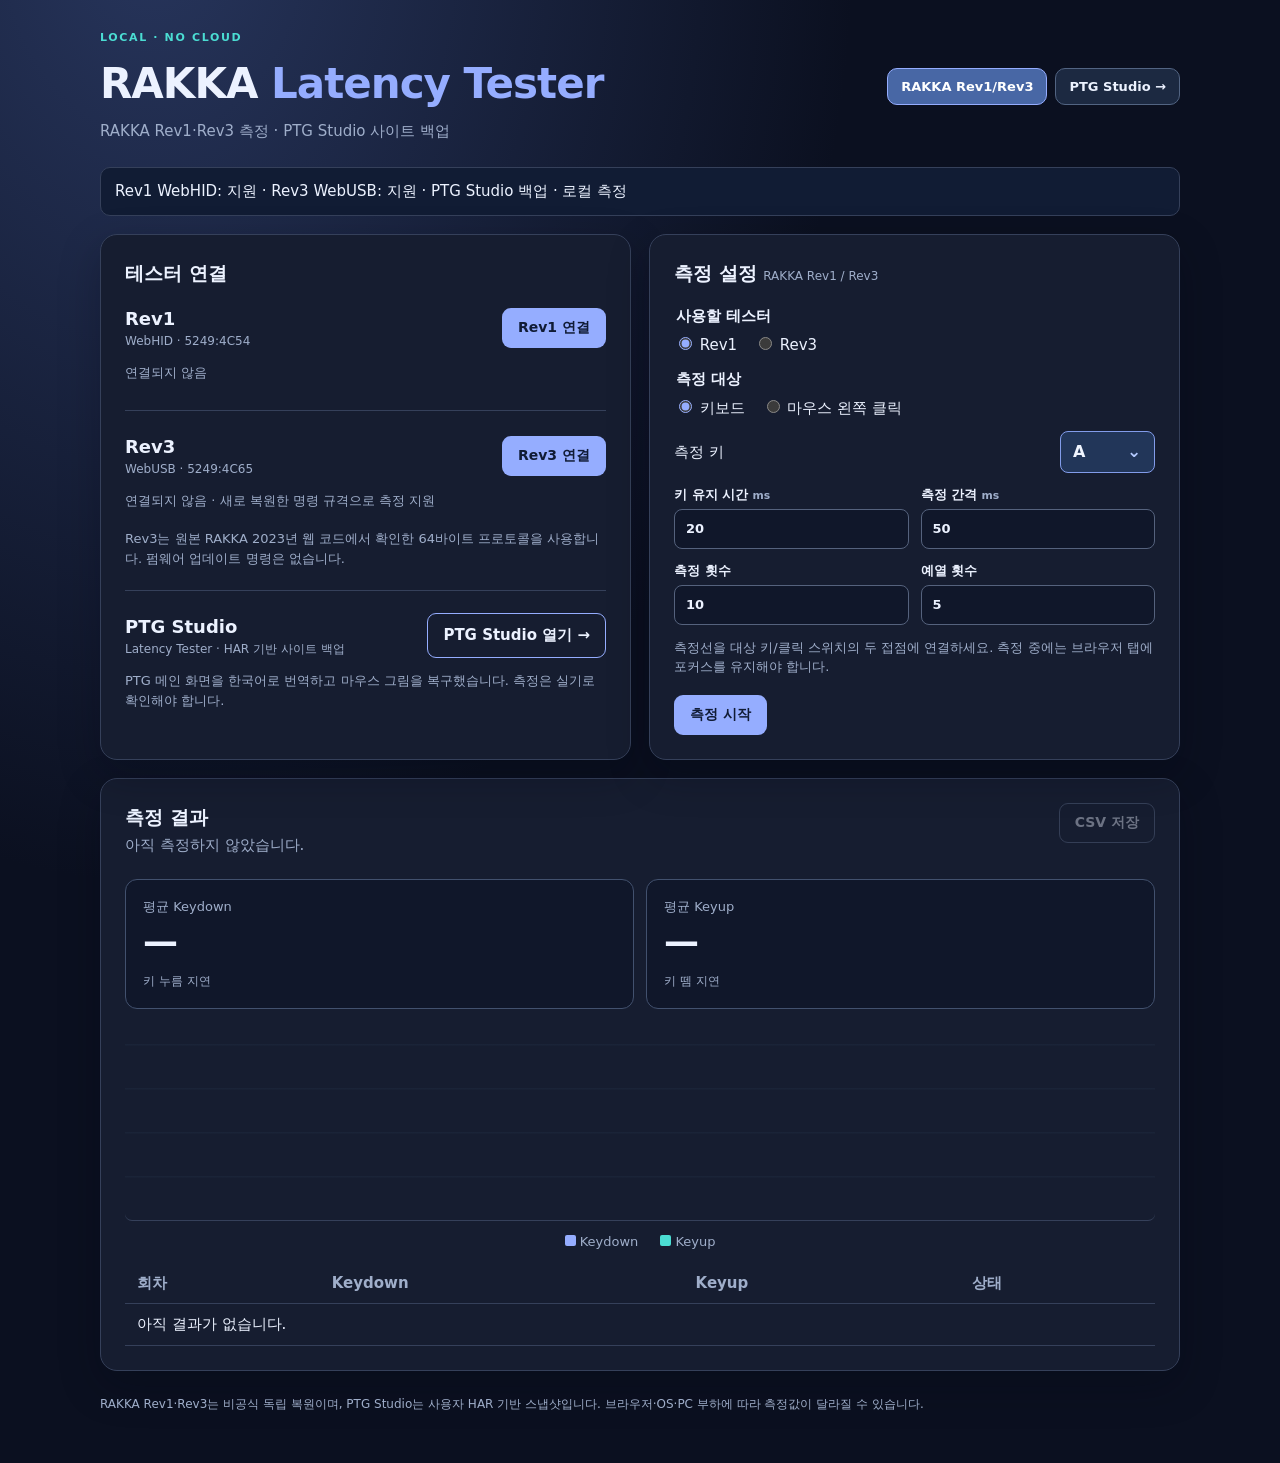
==== index.html @ 67128996 "Add signed Rev3 midpoint comparison including OUT submission timing" ====
<!doctype html>
<html lang="ko">
<head>
<meta charset="utf-8"><meta name="viewport" content="width=device-width,initial-scale=1">
<meta name="color-scheme" content="dark">
<title>Latency Tester · RAKKA Rev1 + Rev3 + PTG Studio</title>
<link rel="stylesheet" href="./styles.css">
<script type="module" src="./app.js"></script>
</head>
<body>
<main class="shell">
<header><div><div class="eyebrow">LOCAL · NO CLOUD</div><h1>RAKKA <em>Latency Tester</em></h1><p class="muted">RAKKA Rev1·Rev3 측정 · PTG Studio 사이트 백업</p></div><nav class="top-site-switch" aria-label="사이트 전환"><a href="./" class="current" aria-current="page">RAKKA Rev1/Rev3</a><a href="./ptg/">PTG Studio →</a></nav></header>
<p id="environment" class="notice" role="status">브라우저 기능 확인 중...</p>
<div class="grid">
<section class="panel">
<h2>테스터 연결</h2>
<div class="device"><div><strong>Rev1</strong> <small>WebHID · 5249:4C54</small></div><button id="connect1">Rev1 연결</button></div>
<p id="status1" class="muted" role="status">연결되지 않음</p>
<hr>
<div class="device"><div><strong>Rev3</strong> <small>WebUSB · 5249:4C65</small></div><button id="connect3">Rev3 연결</button></div>
<p id="status3" class="muted" role="status">연결되지 않음 · 새로 복원한 명령 규격으로 측정 지원</p>
<p class="muted small">Rev3는 원본 RAKKA 2023년 웹 코드에서 확인한 64바이트 프로토콜을 사용합니다. 펌웨어 업데이트 명령은 없습니다.</p>
<hr>
<div class="device"><div><strong>PTG Studio</strong> <small>Latency Tester · HAR 기반 사이트 백업</small></div><a class="button-link" href="./ptg/">PTG Studio 열기 →</a></div>
<p class="muted small">PTG 메인 화면을 한국어로 번역하고 마우스 그림을 복구했습니다. 측정은 실기로 확인해야 합니다.</p>
</section>
<section class="panel">
<h2>측정 설정 <small>RAKKA Rev1 / Rev3</small></h2>
<form id="form">
<fieldset><legend>사용할 테스터</legend>
<label><input type="radio" name="revision" value="rev1" checked> Rev1</label>
<label><input type="radio" name="revision" value="rev3"> Rev3</label>
</fieldset>
<fieldset><legend>측정 대상</legend>
<label><input type="radio" name="type" value="keyboard" checked> 키보드</label>
<label><input type="radio" name="type" value="mouse"> 마우스 왼쪽 클릭</label>
</fieldset>
<div class="setting"><label for="target-picker">측정 키</label><input id="target" type="hidden" value="a"><button id="target-picker" type="button" class="selected-key-trigger" aria-haspopup="dialog" aria-controls="keyboard-dialog" title="측정할 키 선택"><span id="target-selected">A</span><span class="picker-chevron" aria-hidden="true">⌄</span></button></div>
<div class="fields">
<label>키 유지 시간 <small>ms</small><input id="hold" type="number" min="1" max="200" value="20" required></label>
<label>측정 간격 <small>ms</small><input id="interval" type="number" min="0" max="100" value="50" required></label>
<label>측정 횟수<input id="count" type="number" min="1" max="100" value="10" required></label>
<label>예열 횟수<input id="warmup" type="number" min="0" max="10" value="5" required></label>
</div>
<p class="muted small">측정선을 대상 키/클릭 스위치의 두 접점에 연결하세요. 측정 중에는 브라우저 탭에 포커스를 유지해야 합니다.</p>
<div class="actions"><button id="start" type="submit">측정 시작</button><button id="stop" type="button" class="secondary" hidden>측정 중단</button></div>
</form>
</section>
</div>
<section class="panel results">
<div class="result-top"><div><h2>측정 결과</h2><p class="muted" id="progress">아직 측정하지 않았습니다.</p></div><button id="download" class="secondary" disabled>CSV 저장</button></div>
<div class="stats"><article><div id="down-average-label">평균 Keydown</div><strong id="down-average">—</strong><small id="down-detail">키 누름 지연</small></article><article><div id="up-average-label">평균 Keyup</div><strong id="up-average">—</strong><small id="up-detail">키 뗌 지연</small></article></div>
<div id="rev3-comparison" class="notice" hidden>
  <strong>Rev3 기준점 비교</strong>
  <p class="muted small">원본 IN 응답 완료 기준 (보정 전)</p>
  <div class="rev3-original" aria-label="원본 Rev3 레이턴시">
    <span>Keydown <strong id="rev3-original-down">—</strong></span>
    <span>Keyup <strong id="rev3-original-up">—</strong></span>
  </div>
  <p class="muted small" id="rev3-compare-details">측정 데이터를 기다리는 중입니다.</p>
  <p class="muted small">위 큰 측정값은 매 회차의 USB OUT→IN 응답 시간 절반을 더한 <strong>중간점 추정값</strong>입니다. 접점 작동 시점으로 검증된 보정은 아닙니다. CSV에는 원본과 추정값을 모두 저장합니다.</p>
  <hr>
  <strong>전송 전 시각을 포함한 새 추정값 (실험)</strong>
  <div class="rev3-original" aria-label="전송 전 기준 중간점 추정 평균">
    <span>Keydown <strong id="rev3-transaction-down">—</strong></span>
    <span>Keyup <strong id="rev3-transaction-up">—</strong></span>
  </div>
  <p class="muted small" id="rev3-transaction-details">새 측정부터 비교할 수 있습니다.</p>
  <p class="muted small">새 기준점은 OUT 전송 시작 전과 IN 응답 완료 후의 중간입니다. 기존 값보다 OUT 전송 소요시간의 절반만큼 커집니다. 절댓값·고정 보정은 적용하지 않으며, 음수가 남을 수 있습니다. 실제 접점 시각으로 검증된 값은 아닙니다.</p>
  <details><summary>회차별 기존·새 추정값 비교</summary>
    <div class="overflow"><table><thead><tr><th>회차</th><th>기존 Keydown</th><th>기존 Keyup</th><th>새 Keydown</th><th>새 Keyup</th><th>비고</th></tr></thead><tbody id="rev3-timing-rows"></tbody></table></div>
  </details>
</div>
<div id="graph" class="graph" aria-label="회차별 누름 및 뗌 지연시간 막대 그래프"></div>
<div class="legend"><span><b class="down"></b> Keydown</span><span><b class="up"></b> Keyup</span></div>
<div class="overflow"><table><thead><tr><th>회차</th><th>Keydown</th><th>Keyup</th><th>상태</th></tr></thead><tbody id="rows"><tr><td colspan="4">아직 결과가 없습니다.</td></tr></tbody></table></div>
</section>
<footer>RAKKA Rev1·Rev3는 비공식 독립 복원이며, PTG Studio는 사용자 HAR 기반 스냅샷입니다. 브라우저·OS·PC 부하에 따라 측정값이 달라질 수 있습니다.</footer>
</main>
<dialog id="keyboard-dialog" class="keyboard-dialog" aria-labelledby="keyboard-title" aria-describedby="keyboard-help">
 <div class="keyboard-dialog-content">
  <div class="keyboard-heading"><div><h2 id="keyboard-title">측정할 키 선택</h2><p class="muted small">키를 클릭하면 바로 적용돼요.</p></div><div class="keyboard-dialog-controls"><div class="selected-key-badge" aria-live="polite">선택 <strong id="keyboard-selection">A</strong></div><button id="keyboard-close" class="keyboard-close secondary" type="button" aria-label="닫기">✕</button></div></div>
  <div class="keyboard-scroll" aria-label="키보드 선택 영역"><div id="keyboard-layout" class="keyboard-layout" role="group" aria-label="측정할 키 선택"></div></div>
  <p id="keyboard-help" class="muted small">회색 키는 선택할 수 없습니다. 측정 시에는 영문 입력 모드를 사용하세요.</p>
 </div>
</dialog>
</body></html>
---- styles.css ----
:root{color-scheme:dark;--bg:#0b1020;--panel:#161d30;--panel2:#10172a;--line:#35405a;--text:#ecf2ff;--muted:#9faeca;--blue:#95adff;--cyan:#4bddd3}
*{box-sizing:border-box}body{margin:0;background:radial-gradient(ellipse at 12% -5%,#27355c 0%,transparent 44%),var(--bg);font:15px/1.5 system-ui,"Malgun Gothic",sans-serif;color:var(--text)}.shell{max-width:1120px;margin:auto;padding:30px 20px 50px}
header{display:flex;justify-content:space-between;align-items:center;gap:16px;margin-bottom:25px}h1{font-size:clamp(28px,4vw,42px);margin:5px 0;letter-spacing:-1px}h1 em{font-style:normal;color:var(--blue)}h2{font-size:19px;margin:0 0 18px}h2 small{font-size:12px;font-weight:500;color:var(--muted)}
.eyebrow{color:var(--cyan);font-size:11px;font-weight:800;letter-spacing:.15em}.muted,small,footer{color:var(--muted)}header p{margin:0}.small{font-size:13px}.pill{color:#b6fff9;background:#153b43;border:1px solid #467b82;border-radius:50px;padding:8px 14px;font-size:11px;font-weight:800;white-space:nowrap}
.notice{background:#111c34;border:1px solid var(--line);border-radius:10px;padding:12px 14px}.grid{display:grid;grid-template-columns:1fr 1fr;gap:18px;margin:18px 0}.panel{padding:24px;border:1px solid var(--line);border-radius:17px;background:var(--panel);box-shadow:0 15px 40px #05091244}
.device{display:flex;align-items:center;justify-content:space-between;gap:10px}.device strong{font-size:18px}.device small{display:block;font-size:12px}.device+p{font-size:13px;min-height:25px}hr{border:0;border-top:1px solid var(--line);margin:22px 0}
button{border:1px solid transparent;padding:10px 15px;background:var(--blue);border-radius:9px;color:#101b35;font:700 14px system-ui,sans-serif;cursor:pointer;white-space:nowrap}button.secondary{background:transparent;border-color:#62718f;color:var(--text)}button:disabled{opacity:.4;cursor:not-allowed}button:not(:disabled):hover{filter:brightness(1.13)}.warning{border:1px solid #75603e;background:#382e20;color:#ffe0a0;border-radius:10px;padding:12px;font-size:13px;margin:18px 0 0}
fieldset{border:0;margin:0 0 12px;padding:0}legend{font-weight:700;margin-bottom:6px}fieldset label{margin-right:12px;white-space:nowrap}input[type=radio]{accent-color:var(--blue)}.setting{display:flex;align-items:center;justify-content:space-between;gap:12px;margin-bottom:12px}.setting input{max-width:95px;text-align:center}
input[type=number],input[type=text]{width:100%;border:1px solid #55627d;border-radius:8px;padding:9px 11px;background:var(--panel2);color:var(--text);font:inherit}input:focus{outline:2px solid var(--blue);outline-offset:1px}
.fields{display:grid;grid-template-columns:1fr 1fr;gap:12px}.fields label{font-size:13px;font-weight:700}.fields input{display:block;margin-top:5px}.actions{display:flex;gap:12px;margin-top:18px}
.result-top{display:flex;align-items:start;justify-content:space-between;gap:12px}.result-top h2{margin-bottom:3px}.result-top p{margin:0}.stats{display:grid;grid-template-columns:1fr 1fr;gap:12px;margin:22px 0}.stats article{border:1px solid #42516e;border-radius:12px;background:var(--panel2);padding:17px}.stats article div{color:var(--muted);font-size:13px}.stats article strong{display:block;font-size:clamp(24px,3.5vw,35px);font-variant-numeric:tabular-nums}.stats article small{font-size:12px}
.graph{height:190px;display:flex;gap:4px;align-items:end;overflow-x:auto;border-bottom:1px solid var(--line);padding:14px 3px 0;background:repeating-linear-gradient(to top,transparent 0,transparent 42px,#22314655 43px,#22314655 44px);border-radius:7px}.plot{height:100%;display:flex;align-items:end;gap:2px;flex:1;min-width:19px;max-width:70px}.bar{flex:1;min-width:6px;border-radius:4px 4px 0 0}.bar.down,.legend .down{background:var(--blue)}.bar.up,.legend .up{background:var(--cyan)}.legend{display:flex;gap:22px;justify-content:center;color:var(--muted);font-size:13px;margin:11px}.legend b{display:inline-block;width:11px;height:11px;border-radius:2px}
.overflow{overflow:auto}table{width:100%;border-collapse:collapse;font-variant-numeric:tabular-nums}th,td{text-align:left;padding:9px 12px;border-bottom:1px solid var(--line)}th{color:var(--muted);font-weight:600}footer{font-size:12px;padding-top:24px}[hidden]{display:none!important}
@media(max-width:750px){.grid{grid-template-columns:1fr}.panel{padding:18px}header{align-items:start}.pill{font-size:10px}.stats{gap:8px}button{padding:9px 11px}}

.button-link{display:inline-flex;align-items:center;text-decoration:none;padding:10px 15px;border:1px solid var(--blue);border-radius:9px;color:var(--text);font-weight:700;white-space:nowrap}.button-link:hover{background:#273656}

.top-site-switch{display:flex;align-items:center;justify-content:flex-end;gap:8px;flex-wrap:wrap}.top-site-switch a{display:inline-flex;align-items:center;text-decoration:none;padding:10px 13px;font:700 13px system-ui,sans-serif;border:1px solid #526482;border-radius:10px;color:#ecf2ff;background:#1c2941;white-space:nowrap}.top-site-switch a.current{background:#4867a5;border-color:#95adff;color:white}.top-site-switch a:hover{filter:brightness(1.25)}@media(max-width:750px){header{flex-wrap:wrap}.top-site-switch{justify-content:flex-start}}

/* Compact on-demand keyboard selector */
.selected-key-trigger{display:flex;align-items:center;justify-content:space-between;gap:12px;min-width:95px;background:#223659;border:1px solid #829cea;color:#f0f5ff;border-radius:8px;padding:8px 12px;font:800 16px/1.4 system-ui,sans-serif;letter-spacing:.05em}
.selected-key-trigger:hover:not(:disabled){background:#304c80}
.picker-chevron{color:#b5caff;font-size:17px}
.keyboard-dialog{position:fixed;inset:0;margin:auto;width:min(690px,calc(100vw - 24px));max-width:100%;max-height:85vh;padding:0;background:#141d31;color:var(--text);border:1px solid #536583;border-radius:15px;box-shadow:0 24px 70px #000b;overflow:hidden}
.keyboard-dialog[open]{display:block}
.keyboard-dialog::backdrop{background:#050913c9;backdrop-filter:blur(3px)}
.keyboard-dialog-content{padding:19px 18px 15px}
.keyboard-heading{display:flex;justify-content:space-between;align-items:center;gap:15px;margin-bottom:14px}
.keyboard-heading h2{font-size:18px;margin:0 0 3px}
.keyboard-heading p{margin:0}
.keyboard-dialog-controls{display:flex;align-items:center;gap:10px;flex-shrink:0}
.keyboard-close{display:inline-flex;align-items:center;justify-content:center;min-width:32px;min-height:32px;padding:4px!important;font-size:17px}
.selected-key-badge{display:flex;align-items:center;gap:7px;flex-shrink:0;color:var(--muted);font-size:12px}
.selected-key-badge strong{display:inline-flex;justify-content:center;align-items:center;min-width:32px;padding:4px 8px;background:#415eaa;color:#fff;border:1px solid #99b9ff;border-radius:7px;font-size:15px;line-height:1.2}
.keyboard-scroll{overflow-x:auto;overscroll-behavior-x:contain;padding-bottom:4px}
.keyboard-layout{min-width:560px;width:100%;margin:0 auto;padding:10px;border:1px solid #3e4f6c;border-radius:11px;background:linear-gradient(135deg,#0b1426,#17233b);display:flex;flex-direction:column;gap:5px}
.keyboard-row{display:flex;gap:5px;width:100%}
.keyboard-key{flex:var(--key-units) 1 0px;min-width:0;height:36px;padding:3px 0;border-radius:6px;border:1px solid #657591;background:linear-gradient(180deg,#33435d,#25344b);color:#eef4ff;font:700 11px/1.15 system-ui,"Malgun Gothic",sans-serif;box-shadow:inset 0 1px #ffffff1a,0 2px 0 #0b1326;cursor:pointer}
.keyboard-key:not(:disabled):hover{border-color:#a3b8ff;background:#425c89;filter:none}
.keyboard-key:not(:disabled):active{transform:translateY(1px);box-shadow:inset 0 1px #ffffff1a}
.keyboard-key.is-selected{border:2px solid #a9c2ff;background:linear-gradient(180deg,#5b81da,#344f9f);color:#fff;box-shadow:0 0 0 2px #779efe35,0 2px 0 #182852}
.keyboard-key.is-selected::after{content:" ✓";font-size:9px}
.keyboard-key.is-disabled{color:#8898af;background:#202c40;border-color:#354158;box-shadow:none;opacity:.7;cursor:not-allowed}
.keyboard-key:not(.is-disabled):disabled{opacity:.5;cursor:not-allowed}
.keyboard-key:focus-visible{outline:2px solid #6df0d6;outline-offset:2px}
#keyboard-help{margin:12px 2px 0}
@media(max-width:640px){.keyboard-dialog-content{padding:13px 10px}.keyboard-heading{flex-wrap:wrap;gap:7px}.keyboard-heading h2{font-size:16px}.keyboard-layout{min-width:530px;padding:7px;gap:4px}.keyboard-key{height:33px}.keyboard-row{gap:4px}}

/* Rev3: keep raw website readings visible but secondary to the per-run estimate. */
.rev3-original{display:flex;flex-wrap:wrap;column-gap:18px;row-gap:6px;margin:4px 0 10px;color:var(--muted);font-size:13px}
.rev3-original strong{font-size:14px;color:var(--text);font-variant-numeric:tabular-nums}
#rev3-comparison>.muted.small{margin:6px 0}
#rev3-comparison details{margin-top:12px}
#rev3-comparison summary{cursor:pointer;font-size:13px}
#rev3-comparison table{min-width:660px;font-size:13px}
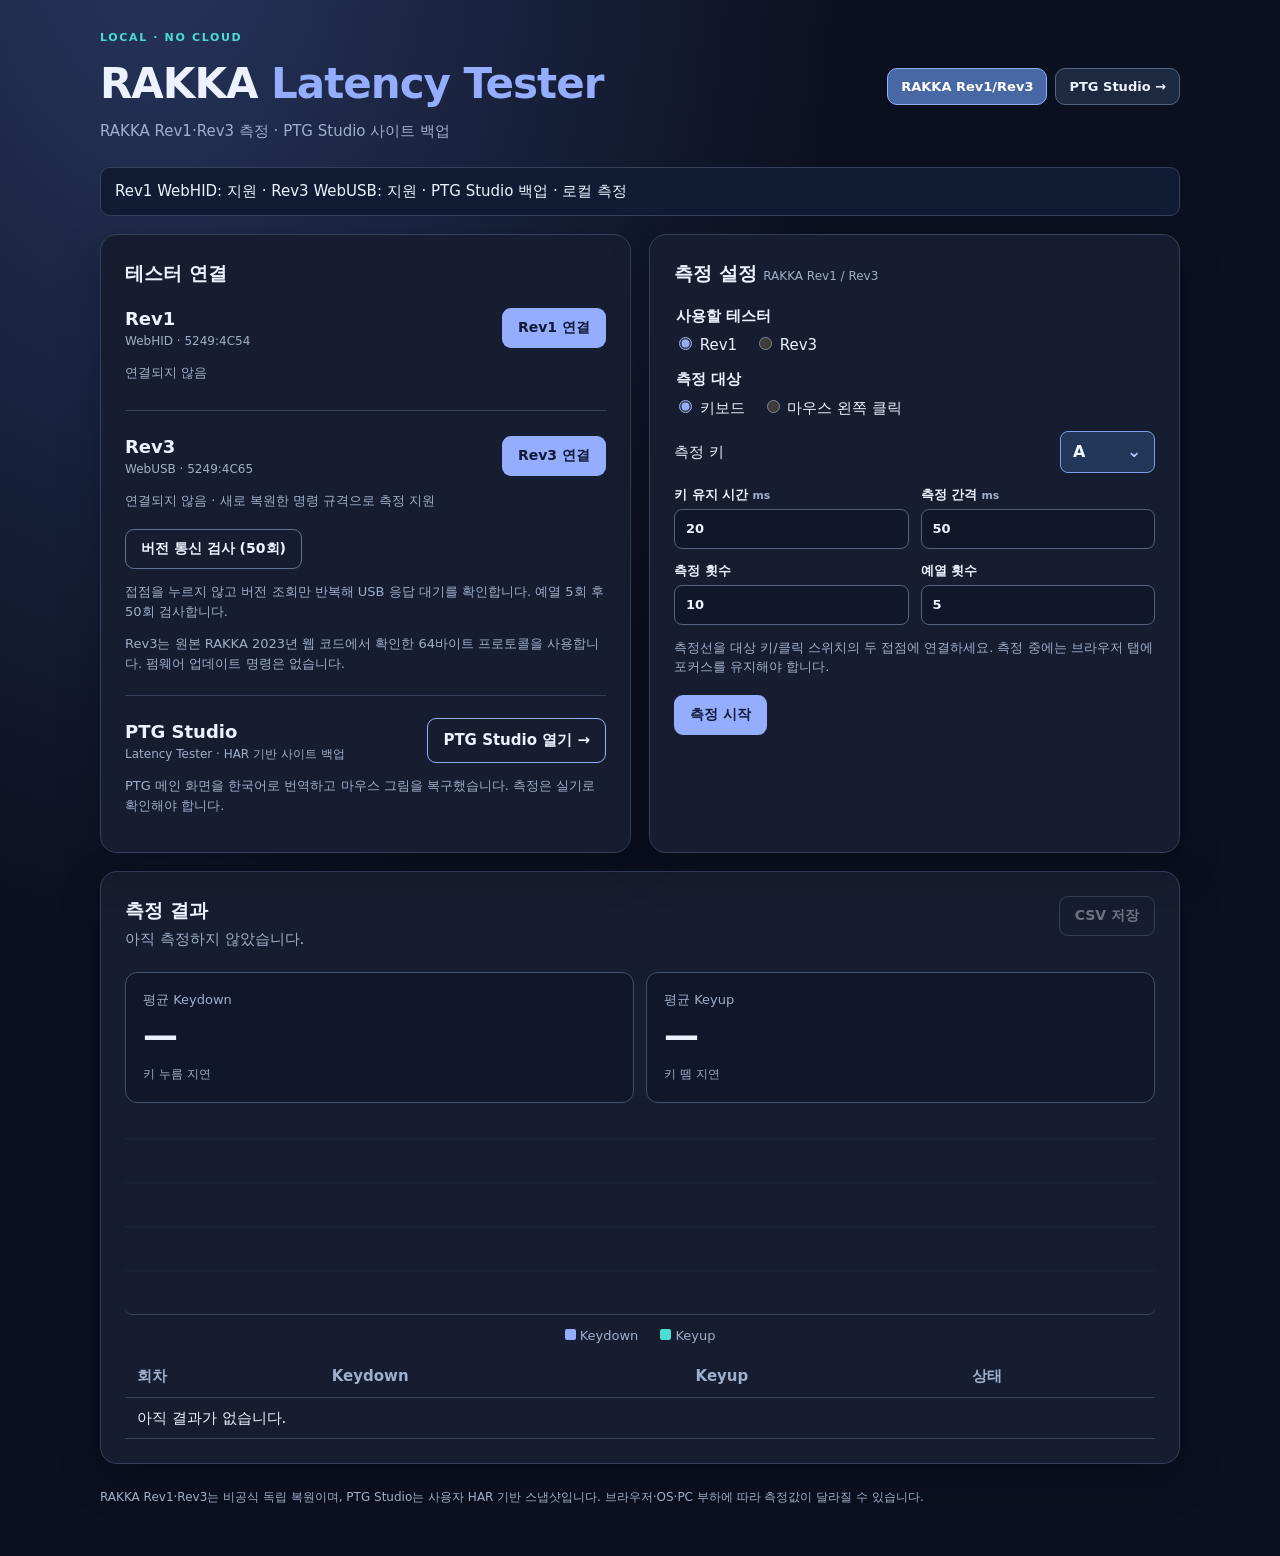
==== commit ef285a71: "Add non-actuating Rev3 version timing diagnostic and serialize UI operations" ====
--- a/index.html
+++ b/index.html
@@ -19,6 +19,8 @@
 <hr>
 <div class="device"><div><strong>Rev3</strong> <small>WebUSB · 5249:4C65</small></div><button id="connect3">Rev3 연결</button></div>
 <p id="status3" class="muted" role="status">연결되지 않음 · 새로 복원한 명령 규격으로 측정 지원</p>
+<button id="rev3-transport-start" type="button" class="secondary">버전 통신 검사 (50회)</button>
+<p class="muted small">접점을 누르지 않고 버전 조회만 반복해 USB 응답 대기를 확인합니다. 예열 5회 후 50회 검사합니다.</p>
 <p class="muted small">Rev3는 원본 RAKKA 2023년 웹 코드에서 확인한 64바이트 프로토콜을 사용합니다. 펌웨어 업데이트 명령은 없습니다.</p>
 <hr>
 <div class="device"><div><strong>PTG Studio</strong> <small>Latency Tester · HAR 기반 사이트 백업</small></div><a class="button-link" href="./ptg/">PTG Studio 열기 →</a></div>
@@ -47,6 +49,14 @@
 </form>
 </section>
 </div>
+<section id="rev3-transport-results" class="panel results" hidden>
+<div class="result-top"><div><h2>Rev3 버전 조회 통신 검사</h2><p id="rev3-transport-progress" class="muted" role="status">아직 검사하지 않았습니다.</p></div></div>
+<div class="actions"><button id="rev3-transport-stop" type="button" class="secondary" disabled>통신 검사 중단</button><button id="rev3-transport-download" type="button" class="secondary" disabled>통신 CSV 저장</button></div>
+<p id="rev3-transport-summary">통신 검사 결과를 기다리는 중입니다.</p>
+<p id="rev3-transport-count" class="muted small"></p>
+<p class="muted small">이 값은 키보드 레이턴시가 아닙니다. 접점 측정의 USB 응답 대기와 비교하세요. OUT 재전송 회차는 평균에서 제외하며 CSV에는 보존합니다.</p>
+<details><summary>회차별 통신 시간</summary><div class="overflow"><table><thead><tr><th>회차</th><th>OUT 소요</th><th>응답 대기</th><th>전체</th><th>상태</th></tr></thead><tbody id="rev3-transport-rows"></tbody></table></div></details>
+</section>
 <section class="panel results">
 <div class="result-top"><div><h2>측정 결과</h2><p class="muted" id="progress">아직 측정하지 않았습니다.</p></div><button id="download" class="secondary" disabled>CSV 저장</button></div>
 <div class="stats"><article><div id="down-average-label">평균 Keydown</div><strong id="down-average">—</strong><small id="down-detail">키 누름 지연</small></article><article><div id="up-average-label">평균 Keyup</div><strong id="up-average">—</strong><small id="up-detail">키 뗌 지연</small></article></div>
@@ -70,6 +80,17 @@
   <details><summary>회차별 기존·새 추정값 비교</summary>
     <div class="overflow"><table><thead><tr><th>회차</th><th>기존 Keydown</th><th>기존 Keyup</th><th>새 Keydown</th><th>새 Keyup</th><th>비고</th></tr></thead><tbody id="rev3-timing-rows"></tbody></table></div>
   </details>
+  <hr>
+  <strong>입력 이벤트 시각 비교 (실험)</strong>
+  <div class="rev3-original" aria-label="이벤트 시각 기준 추정 평균">
+    <span>Keydown <strong id="rev3-event-down">—</strong></span>
+    <span>Keyup <strong id="rev3-event-up">—</strong></span>
+  </div>
+  <p class="muted small" id="rev3-event-details">새 측정부터 이벤트 처리 대기를 비교할 수 있습니다.</p>
+  <p class="muted small">기존 중간점을 유지하고 입력에 event.timeStamp를 사용한 비교값입니다. 이벤트 시각부터 처리 함수 실행까지의 대기를 별도로 기록합니다. 브라우저가 제공하는 시각이며 실제 접점 시각으로 검증된 값은 아닙니다. 음수는 그대로 보존합니다.</p>
+  <details><summary>회차별 이벤트 시각·처리 대기 비교</summary>
+    <div class="overflow"><table><thead><tr><th>회차</th><th>기존 Keydown</th><th>기존 Keyup</th><th>이벤트 Keydown</th><th>이벤트 Keyup</th><th>누름 처리 대기</th><th>뗌 처리 대기</th><th>비고</th></tr></thead><tbody id="rev3-event-rows"></tbody></table></div>
+  </details>
 </div>
 <div id="graph" class="graph" aria-label="회차별 누름 및 뗌 지연시간 막대 그래프"></div>
 <div class="legend"><span><b class="down"></b> Keydown</span><span><b class="up"></b> Keyup</span></div>
--- a/styles.css
+++ b/styles.css
@@ -53,3 +53,6 @@
 #rev3-comparison details{margin-top:12px}
 #rev3-comparison summary{cursor:pointer;font-size:13px}
 #rev3-comparison table{min-width:660px;font-size:13px}
+#rev3-transport-results{margin:18px 0}
+#rev3-transport-results table{min-width:520px;font-size:13px}
+#rev3-transport-results summary{cursor:pointer;font-size:13px}
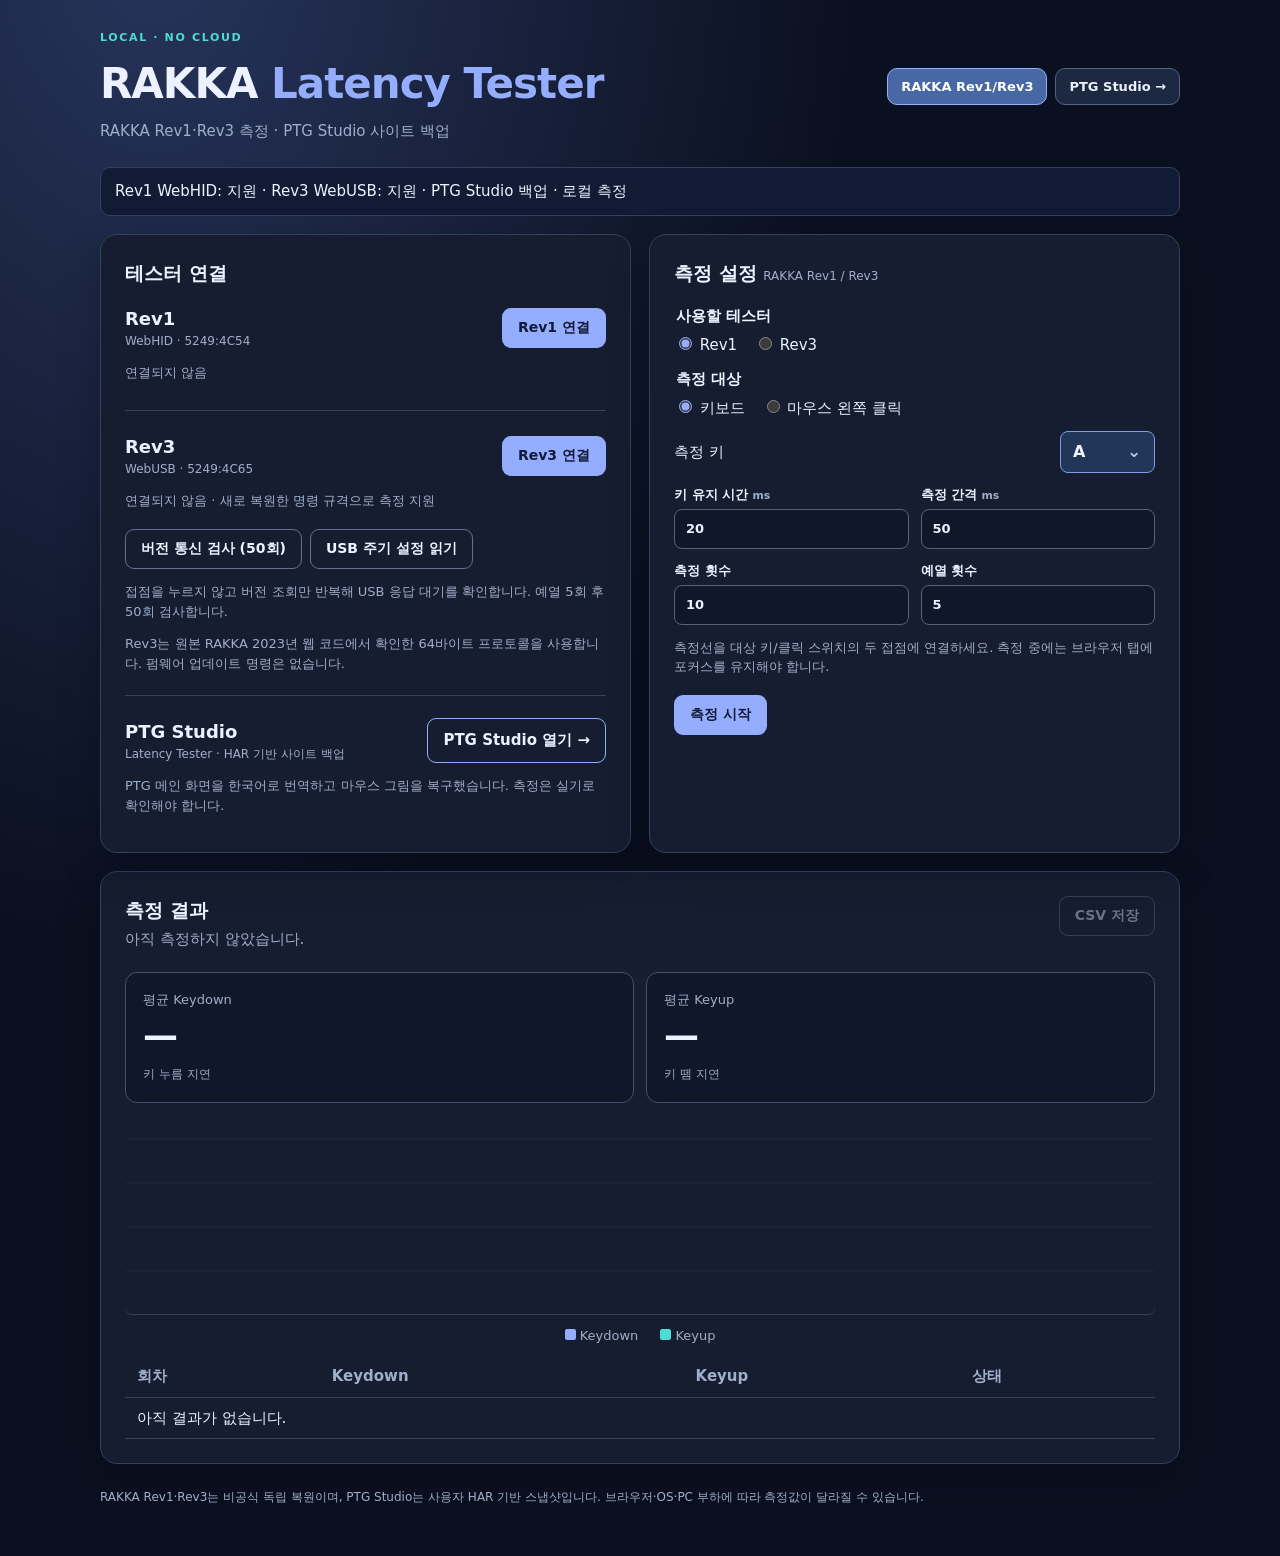
==== commit 079e8405: "Read Rev3 endpoint interval descriptors without changing device settings" ====
--- a/index.html
+++ b/index.html
@@ -19,7 +19,7 @@
 <hr>
 <div class="device"><div><strong>Rev3</strong> <small>WebUSB · 5249:4C65</small></div><button id="connect3">Rev3 연결</button></div>
 <p id="status3" class="muted" role="status">연결되지 않음 · 새로 복원한 명령 규격으로 측정 지원</p>
-<button id="rev3-transport-start" type="button" class="secondary">버전 통신 검사 (50회)</button>
+<div class="rev3-tools"><button id="rev3-transport-start" type="button" class="secondary">버전 통신 검사 (50회)</button><button id="rev3-descriptor-start" type="button" class="secondary">USB 주기 설정 읽기</button></div>
 <p class="muted small">접점을 누르지 않고 버전 조회만 반복해 USB 응답 대기를 확인합니다. 예열 5회 후 50회 검사합니다.</p>
 <p class="muted small">Rev3는 원본 RAKKA 2023년 웹 코드에서 확인한 64바이트 프로토콜을 사용합니다. 펌웨어 업데이트 명령은 없습니다.</p>
 <hr>
@@ -49,6 +49,11 @@
 </form>
 </section>
 </div>
+<section id="rev3-descriptor-results" class="panel results" hidden>
+<div class="result-top"><div><h2>Rev3 USB 엔드포인트 설정</h2><p id="rev3-descriptor-progress" class="muted" role="status">아직 읽지 않았습니다.</p></div><button id="rev3-descriptor-download" type="button" class="secondary" disabled>설정 JSON 저장</button></div>
+<p class="muted small">장치가 등록한 bInterval 원본값을 읽습니다. 설정은 변경하지 않습니다. 실제 주기(ms)는 연결 속도와 호스트에 따라 달라지므로 이 화면에서는 확정하지 않습니다.</p>
+<div class="overflow"><table><thead><tr><th>방향</th><th>주소</th><th>종류</th><th>최대 패킷</th><th>bInterval 원본</th></tr></thead><tbody id="rev3-descriptor-rows"></tbody></table></div>
+</section>
 <section id="rev3-transport-results" class="panel results" hidden>
 <div class="result-top"><div><h2>Rev3 버전 조회 통신 검사</h2><p id="rev3-transport-progress" class="muted" role="status">아직 검사하지 않았습니다.</p></div></div>
 <div class="actions"><button id="rev3-transport-stop" type="button" class="secondary" disabled>통신 검사 중단</button><button id="rev3-transport-download" type="button" class="secondary" disabled>통신 CSV 저장</button></div>
--- a/styles.css
+++ b/styles.css
@@ -56,3 +56,6 @@
 #rev3-transport-results{margin:18px 0}
 #rev3-transport-results table{min-width:520px;font-size:13px}
 #rev3-transport-results summary{cursor:pointer;font-size:13px}
+#rev3-descriptor-results{margin:18px 0}
+#rev3-descriptor-results table{min-width:500px;font-size:13px}
+.rev3-tools{display:flex;flex-wrap:wrap;gap:8px}
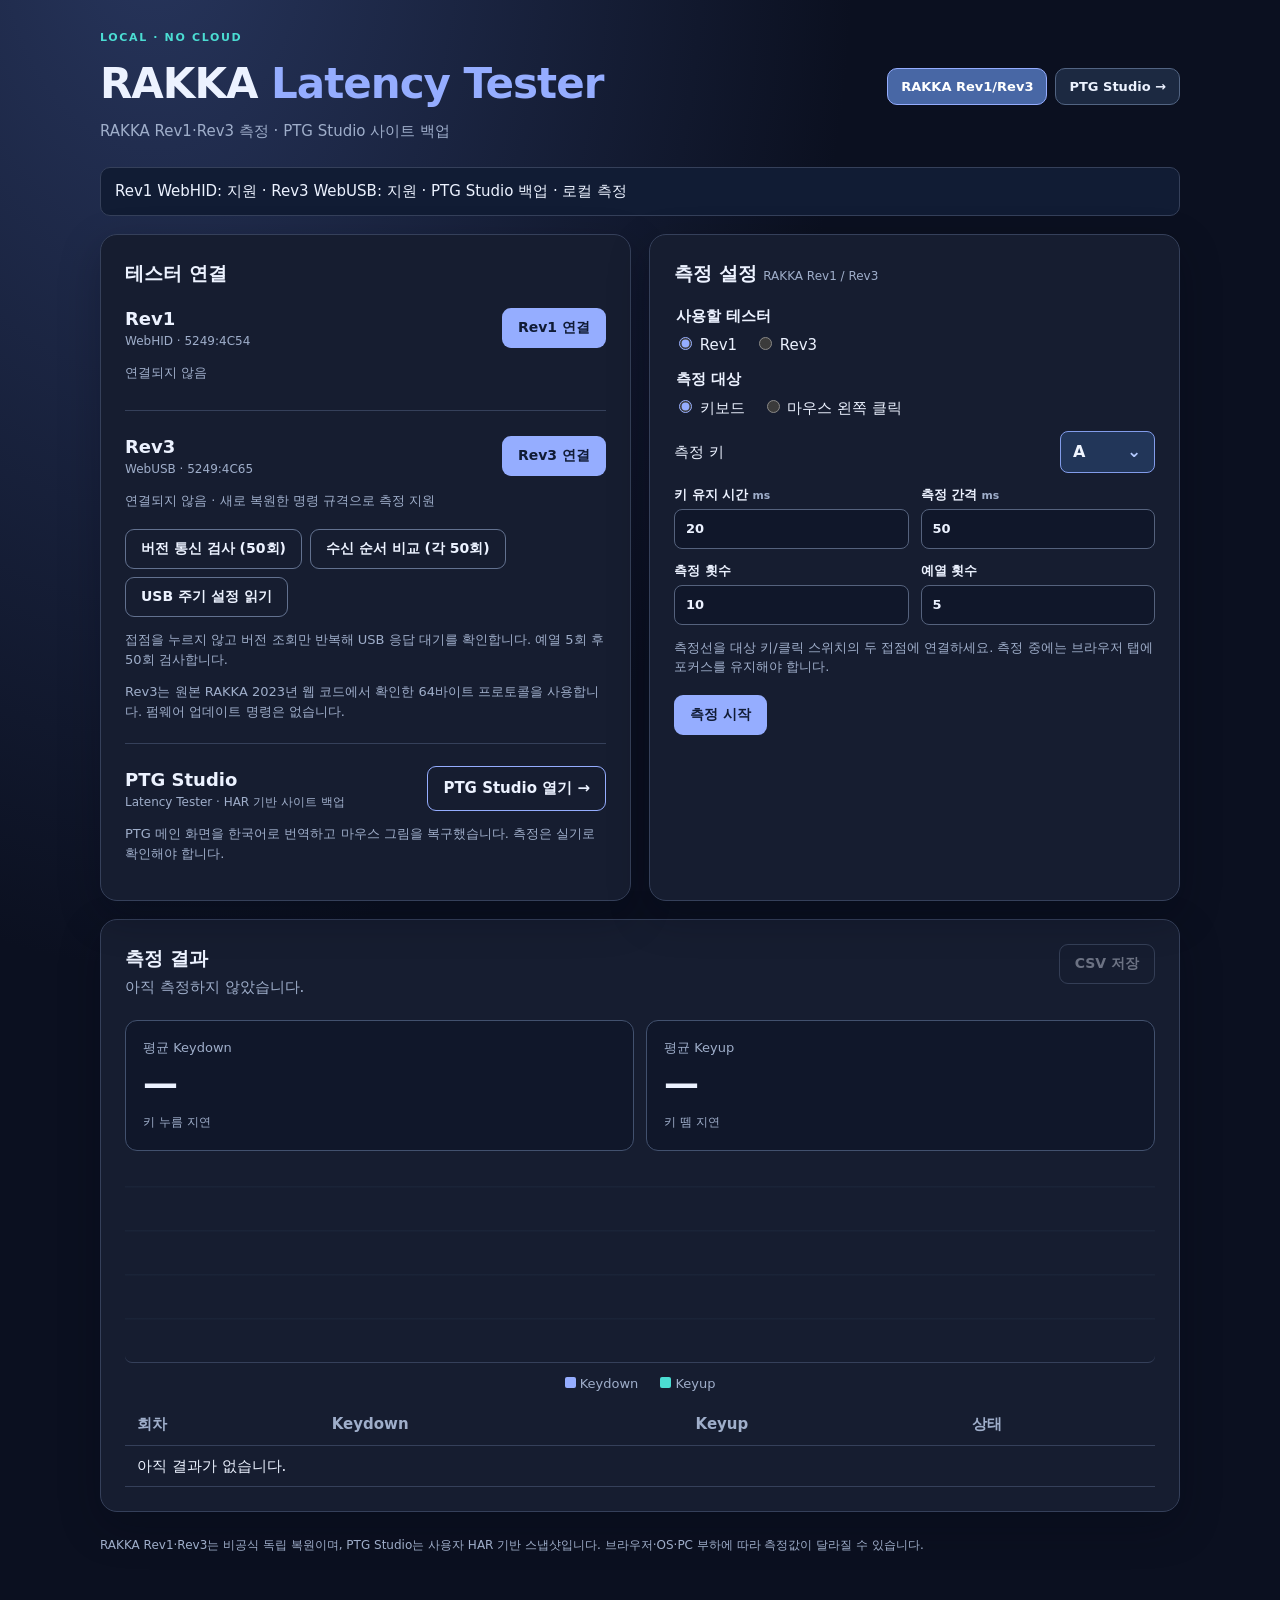
==== commit c224546c: "Compare sequential and prearmed VERSION transfers with independent completion timestamps" ====
--- a/index.html
+++ b/index.html
@@ -19,7 +19,7 @@
 <hr>
 <div class="device"><div><strong>Rev3</strong> <small>WebUSB · 5249:4C65</small></div><button id="connect3">Rev3 연결</button></div>
 <p id="status3" class="muted" role="status">연결되지 않음 · 새로 복원한 명령 규격으로 측정 지원</p>
-<div class="rev3-tools"><button id="rev3-transport-start" type="button" class="secondary">버전 통신 검사 (50회)</button><button id="rev3-descriptor-start" type="button" class="secondary">USB 주기 설정 읽기</button></div>
+<div class="rev3-tools"><button id="rev3-transport-start" type="button" class="secondary">버전 통신 검사 (50회)</button><button id="rev3-order-start" type="button" class="secondary">수신 순서 비교 (각 50회)</button><button id="rev3-descriptor-start" type="button" class="secondary">USB 주기 설정 읽기</button></div>
 <p class="muted small">접점을 누르지 않고 버전 조회만 반복해 USB 응답 대기를 확인합니다. 예열 5회 후 50회 검사합니다.</p>
 <p class="muted small">Rev3는 원본 RAKKA 2023년 웹 코드에서 확인한 64바이트 프로토콜을 사용합니다. 펌웨어 업데이트 명령은 없습니다.</p>
 <hr>
@@ -55,12 +55,15 @@
 <div class="overflow"><table><thead><tr><th>방향</th><th>주소</th><th>종류</th><th>최대 패킷</th><th>bInterval 원본</th></tr></thead><tbody id="rev3-descriptor-rows"></tbody></table></div>
 </section>
 <section id="rev3-transport-results" class="panel results" hidden>
-<div class="result-top"><div><h2>Rev3 버전 조회 통신 검사</h2><p id="rev3-transport-progress" class="muted" role="status">아직 검사하지 않았습니다.</p></div></div>
+<div class="result-top"><div><h2 id="rev3-transport-title">Rev3 버전 조회 통신 검사</h2><p id="rev3-transport-progress" class="muted" role="status">아직 검사하지 않았습니다.</p></div></div>
 <div class="actions"><button id="rev3-transport-stop" type="button" class="secondary" disabled>통신 검사 중단</button><button id="rev3-transport-download" type="button" class="secondary" disabled>통신 CSV 저장</button></div>
 <p id="rev3-transport-summary">통신 검사 결과를 기다리는 중입니다.</p>
+<div id="rev3-order-summary" hidden><p id="rev3-order-sequential"></p><p id="rev3-order-prearmed"></p><p id="rev3-order-difference"></p></div>
 <p id="rev3-transport-count" class="muted small"></p>
 <p class="muted small">이 값은 키보드 레이턴시가 아닙니다. 접점 측정의 USB 응답 대기와 비교하세요. OUT 재전송 회차는 평균에서 제외하며 CSV에는 보존합니다.</p>
-<details><summary>회차별 통신 시간</summary><div class="overflow"><table><thead><tr><th>회차</th><th>OUT 소요</th><th>응답 대기</th><th>전체</th><th>상태</th></tr></thead><tbody id="rev3-transport-rows"></tbody></table></div></details>
+<p class="muted small">순서 비교는 기존·수신 먼저를 각 5회 예열한 뒤 각 50회 검사합니다. 같은 쌍의 두 방식이 모두 성공한 경우만 평균을 비교합니다. IN−OUT 완료 차이는 수신이 먼저 끝나면 음수이며 그대로 기록합니다. 양쪽 완료 시간은 OUT 시작부터 IN·OUT이 모두 완료될 때까지입니다.</p>
+<p class="muted small">버전 응답에는 회차 식별자가 없습니다. IN이 먼저 완료되면 이전 응답인지 이번 요청의 응답인지 시각만으로 구분할 수 없으므로, 시간 감소를 실제 응답속도 개선으로 확정하지 마세요.</p>
+<details><summary>회차별 통신 시간</summary><div class="overflow"><table><thead><tr><th>회차</th><th>방식</th><th>OUT 소요</th><th>IN−OUT 완료</th><th>양쪽 완료까지</th><th>상태</th></tr></thead><tbody id="rev3-transport-rows"></tbody></table></div></details>
 </section>
 <section class="panel results">
 <div class="result-top"><div><h2>측정 결과</h2><p class="muted" id="progress">아직 측정하지 않았습니다.</p></div><button id="download" class="secondary" disabled>CSV 저장</button></div>
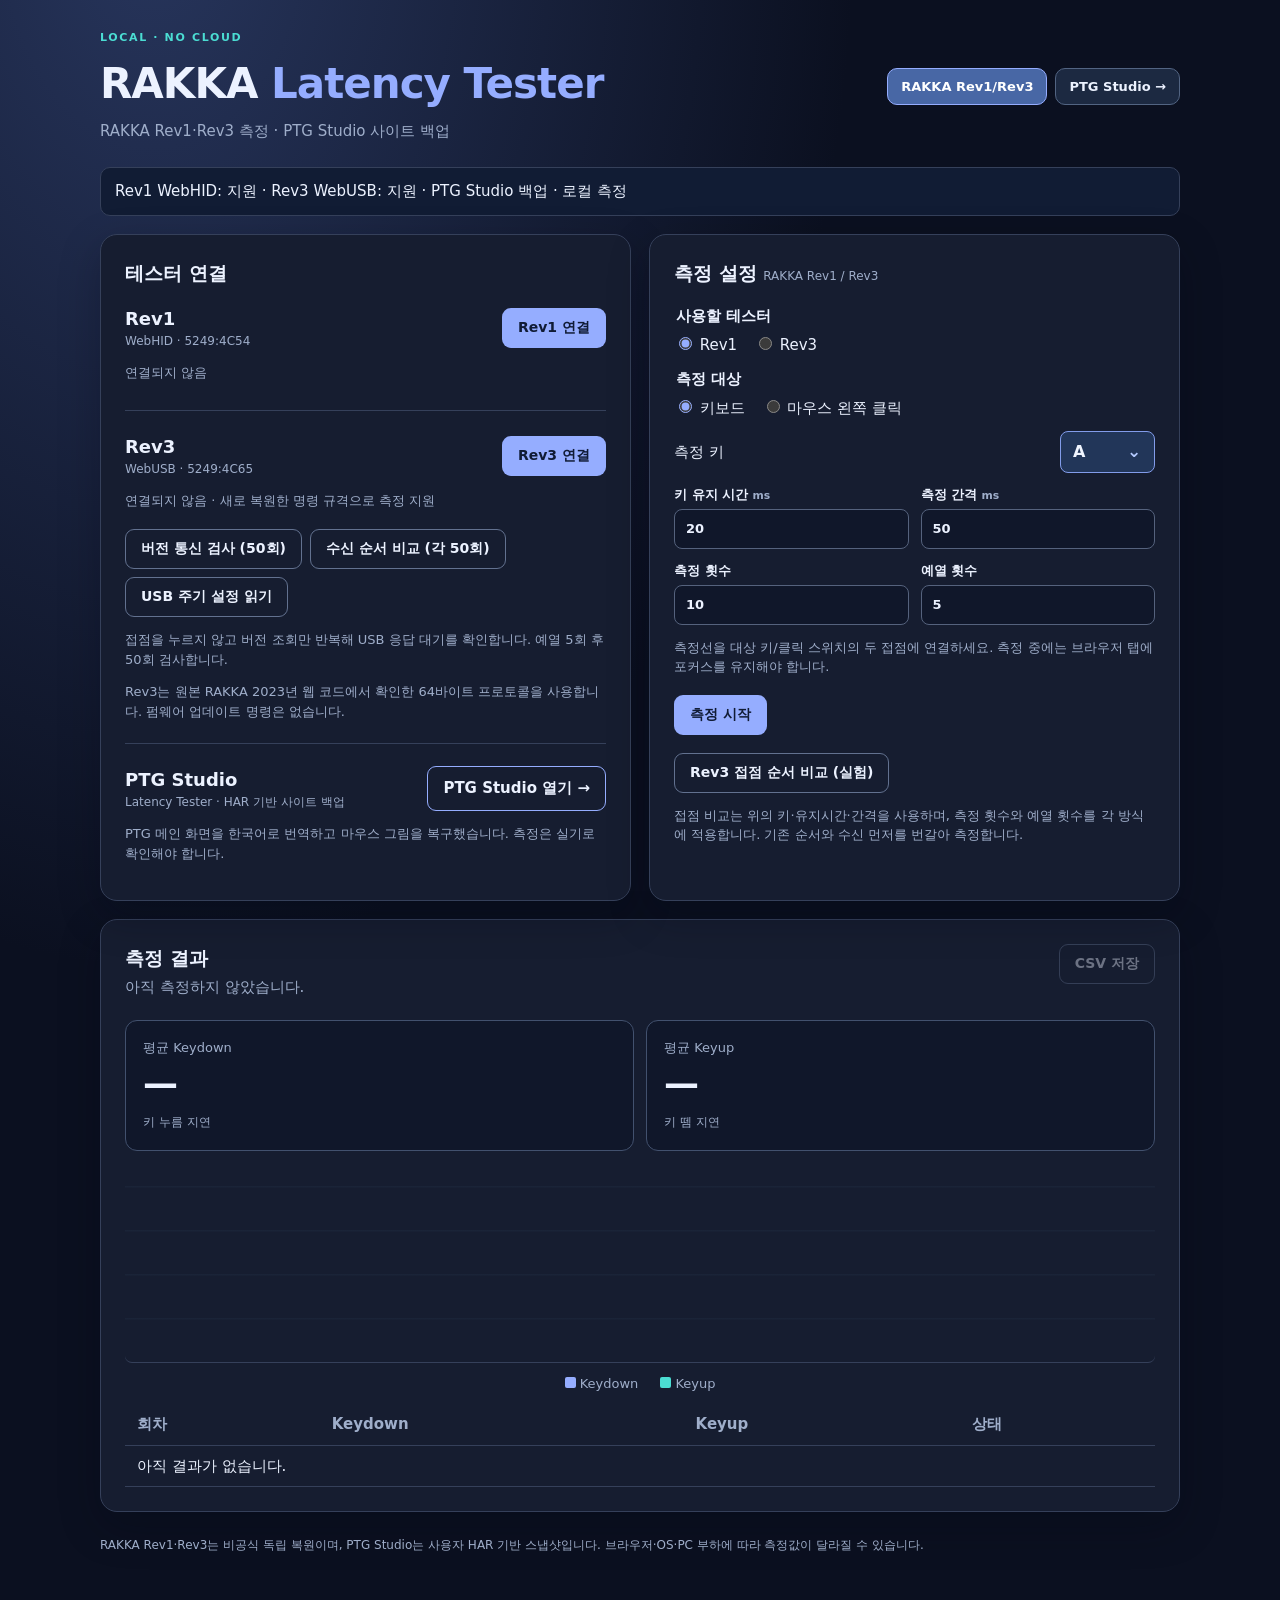
==== commit b797518c: "Add opt-in Rev3 contact receive-order comparison with raw timing CSV" ====
--- a/index.html
+++ b/index.html
@@ -46,6 +46,8 @@
 </div>
 <p class="muted small">측정선을 대상 키/클릭 스위치의 두 접점에 연결하세요. 측정 중에는 브라우저 탭에 포커스를 유지해야 합니다.</p>
 <div class="actions"><button id="start" type="submit">측정 시작</button><button id="stop" type="button" class="secondary" hidden>측정 중단</button></div>
+<div class="actions"><button id="rev3-contact-start" type="button" class="secondary">Rev3 접점 순서 비교 (실험)</button></div>
+<p class="muted small">접점 비교는 위의 키·유지시간·간격을 사용하며, 측정 횟수와 예열 횟수를 각 방식에 적용합니다. 기존 순서와 수신 먼저를 번갈아 측정합니다.</p>
 </form>
 </section>
 </div>
@@ -64,6 +66,14 @@
 <p class="muted small">순서 비교는 기존·수신 먼저를 각 5회 예열한 뒤 각 50회 검사합니다. 같은 쌍의 두 방식이 모두 성공한 경우만 평균을 비교합니다. IN−OUT 완료 차이는 수신이 먼저 끝나면 음수이며 그대로 기록합니다. 양쪽 완료 시간은 OUT 시작부터 IN·OUT이 모두 완료될 때까지입니다.</p>
 <p class="muted small">버전 응답에는 회차 식별자가 없습니다. IN이 먼저 완료되면 이전 응답인지 이번 요청의 응답인지 시각만으로 구분할 수 없으므로, 시간 감소를 실제 응답속도 개선으로 확정하지 마세요.</p>
 <details><summary>회차별 통신 시간</summary><div class="overflow"><table><thead><tr><th>회차</th><th>방식</th><th>OUT 소요</th><th>IN−OUT 완료</th><th>양쪽 완료까지</th><th>상태</th></tr></thead><tbody id="rev3-transport-rows"></tbody></table></div></details>
+</section>
+<section id="rev3-contact-results" class="panel results" hidden>
+<div class="result-top"><div><h2>Rev3 접점 수신 순서 비교 (실험)</h2><p id="rev3-contact-progress" class="muted" role="status">아직 비교하지 않았습니다.</p></div></div>
+<div class="actions"><button id="rev3-contact-stop" type="button" class="secondary" disabled>접점 비교 중단</button><button id="rev3-contact-download" type="button" class="secondary" disabled>접점 비교 CSV 저장</button></div>
+<p id="rev3-contact-sequential"></p><p id="rev3-contact-prearmed"></p><p id="rev3-contact-difference" class="muted small"></p>
+<p class="muted small">IN 응답 완료 기준 원본 값입니다. Keyup에는 유지시간만 뺍니다. 중간점·절댓값·고정 보정을 적용하지 않으며 음수도 표시합니다. 양쪽 방식이 성공하고 OUT 재전송이 없는 동일 쌍만 평균에 포함합니다. 각 쌍은 별도의 접점 작동 2회입니다.</p>
+<p class="muted small">실제 접점 시각으로 검증된 기준점이 아닙니다. 응답에 회차 식별자가 없어 이번 요청의 응답인지 시각만으로 확정할 수 없습니다. 오류가 나면 검사를 멈추며, 부분 결과와 입력·USB 원본 시각을 CSV로 저장할 수 있습니다.</p>
+<details><summary>회차별 접점 비교</summary><div class="overflow"><table><thead><tr><th>쌍</th><th>방식</th><th>IN 기준 Keydown</th><th>IN 기준 Keyup</th><th>IN−OUT 완료</th><th>상태</th></tr></thead><tbody id="rev3-contact-rows"></tbody></table></div></details>
 </section>
 <section class="panel results">
 <div class="result-top"><div><h2>측정 결과</h2><p class="muted" id="progress">아직 측정하지 않았습니다.</p></div><button id="download" class="secondary" disabled>CSV 저장</button></div>
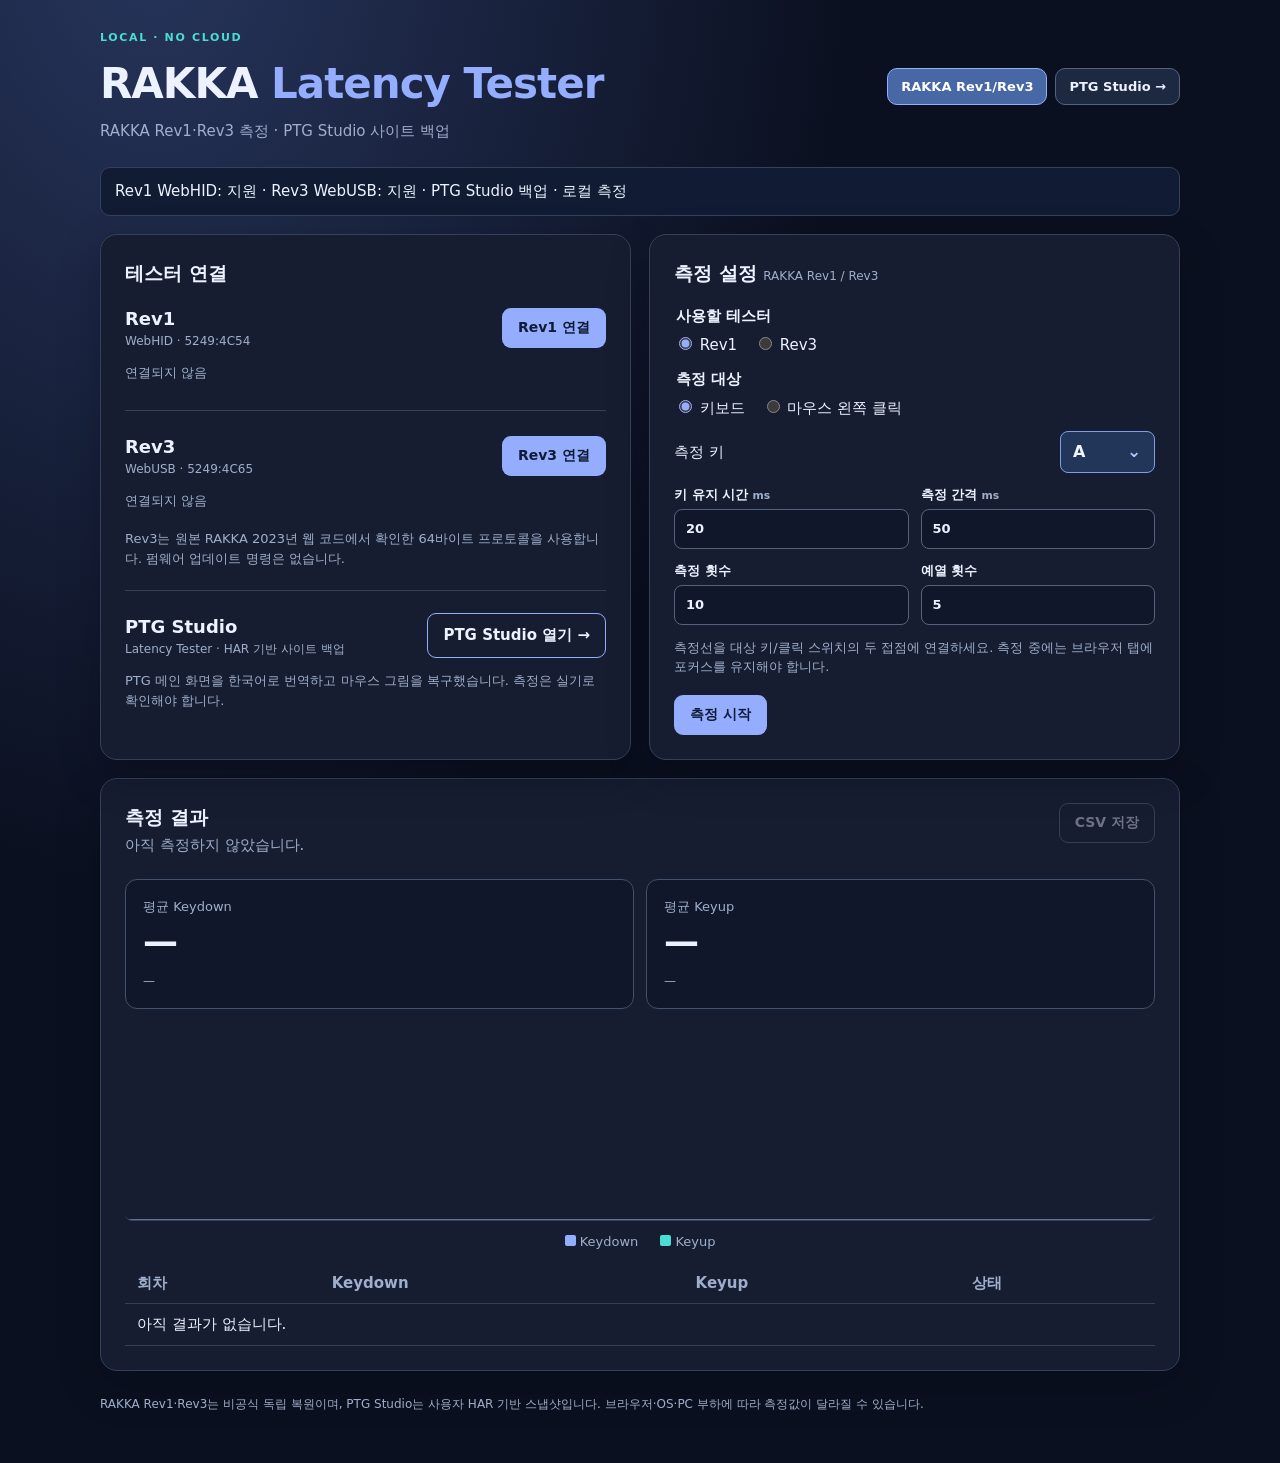
==== commit 4808d6af: "Archive Rev3 investigation and restore basic request-relative measurement UI" ====
--- a/index.html
+++ b/index.html
@@ -18,9 +18,7 @@
 <p id="status1" class="muted" role="status">연결되지 않음</p>
 <hr>
 <div class="device"><div><strong>Rev3</strong> <small>WebUSB · 5249:4C65</small></div><button id="connect3">Rev3 연결</button></div>
-<p id="status3" class="muted" role="status">연결되지 않음 · 새로 복원한 명령 규격으로 측정 지원</p>
-<div class="rev3-tools"><button id="rev3-transport-start" type="button" class="secondary">버전 통신 검사 (50회)</button><button id="rev3-order-start" type="button" class="secondary">수신 순서 비교 (각 50회)</button><button id="rev3-descriptor-start" type="button" class="secondary">USB 주기 설정 읽기</button></div>
-<p class="muted small">접점을 누르지 않고 버전 조회만 반복해 USB 응답 대기를 확인합니다. 예열 5회 후 50회 검사합니다.</p>
+<p id="status3" class="muted" role="status">연결되지 않음</p>
 <p class="muted small">Rev3는 원본 RAKKA 2023년 웹 코드에서 확인한 64바이트 프로토콜을 사용합니다. 펌웨어 업데이트 명령은 없습니다.</p>
 <hr>
 <div class="device"><div><strong>PTG Studio</strong> <small>Latency Tester · HAR 기반 사이트 백업</small></div><a class="button-link" href="./ptg/">PTG Studio 열기 →</a></div>
@@ -46,70 +44,13 @@
 </div>
 <p class="muted small">측정선을 대상 키/클릭 스위치의 두 접점에 연결하세요. 측정 중에는 브라우저 탭에 포커스를 유지해야 합니다.</p>
 <div class="actions"><button id="start" type="submit">측정 시작</button><button id="stop" type="button" class="secondary" hidden>측정 중단</button></div>
-<div class="actions"><button id="rev3-contact-start" type="button" class="secondary">Rev3 접점 순서 비교 (실험)</button></div>
-<p class="muted small">접점 비교는 위의 키·유지시간·간격을 사용하며, 측정 횟수와 예열 횟수를 각 방식에 적용합니다. 기존 순서와 수신 먼저를 번갈아 측정합니다.</p>
 </form>
 </section>
 </div>
-<section id="rev3-descriptor-results" class="panel results" hidden>
-<div class="result-top"><div><h2>Rev3 USB 엔드포인트 설정</h2><p id="rev3-descriptor-progress" class="muted" role="status">아직 읽지 않았습니다.</p></div><button id="rev3-descriptor-download" type="button" class="secondary" disabled>설정 JSON 저장</button></div>
-<p class="muted small">장치가 등록한 bInterval 원본값을 읽습니다. 설정은 변경하지 않습니다. 실제 주기(ms)는 연결 속도와 호스트에 따라 달라지므로 이 화면에서는 확정하지 않습니다.</p>
-<div class="overflow"><table><thead><tr><th>방향</th><th>주소</th><th>종류</th><th>최대 패킷</th><th>bInterval 원본</th></tr></thead><tbody id="rev3-descriptor-rows"></tbody></table></div>
-</section>
-<section id="rev3-transport-results" class="panel results" hidden>
-<div class="result-top"><div><h2 id="rev3-transport-title">Rev3 버전 조회 통신 검사</h2><p id="rev3-transport-progress" class="muted" role="status">아직 검사하지 않았습니다.</p></div></div>
-<div class="actions"><button id="rev3-transport-stop" type="button" class="secondary" disabled>통신 검사 중단</button><button id="rev3-transport-download" type="button" class="secondary" disabled>통신 CSV 저장</button></div>
-<p id="rev3-transport-summary">통신 검사 결과를 기다리는 중입니다.</p>
-<div id="rev3-order-summary" hidden><p id="rev3-order-sequential"></p><p id="rev3-order-prearmed"></p><p id="rev3-order-difference"></p></div>
-<p id="rev3-transport-count" class="muted small"></p>
-<p class="muted small">이 값은 키보드 레이턴시가 아닙니다. 접점 측정의 USB 응답 대기와 비교하세요. OUT 재전송 회차는 평균에서 제외하며 CSV에는 보존합니다.</p>
-<p class="muted small">순서 비교는 기존·수신 먼저를 각 5회 예열한 뒤 각 50회 검사합니다. 같은 쌍의 두 방식이 모두 성공한 경우만 평균을 비교합니다. IN−OUT 완료 차이는 수신이 먼저 끝나면 음수이며 그대로 기록합니다. 양쪽 완료 시간은 OUT 시작부터 IN·OUT이 모두 완료될 때까지입니다.</p>
-<p class="muted small">버전 응답에는 회차 식별자가 없습니다. IN이 먼저 완료되면 이전 응답인지 이번 요청의 응답인지 시각만으로 구분할 수 없으므로, 시간 감소를 실제 응답속도 개선으로 확정하지 마세요.</p>
-<details><summary>회차별 통신 시간</summary><div class="overflow"><table><thead><tr><th>회차</th><th>방식</th><th>OUT 소요</th><th>IN−OUT 완료</th><th>양쪽 완료까지</th><th>상태</th></tr></thead><tbody id="rev3-transport-rows"></tbody></table></div></details>
-</section>
-<section id="rev3-contact-results" class="panel results" hidden>
-<div class="result-top"><div><h2>Rev3 접점 수신 순서 비교 (실험)</h2><p id="rev3-contact-progress" class="muted" role="status">아직 비교하지 않았습니다.</p></div></div>
-<div class="actions"><button id="rev3-contact-stop" type="button" class="secondary" disabled>접점 비교 중단</button><button id="rev3-contact-download" type="button" class="secondary" disabled>접점 비교 CSV 저장</button></div>
-<p id="rev3-contact-sequential"></p><p id="rev3-contact-prearmed"></p><p id="rev3-contact-difference" class="muted small"></p>
-<p class="muted small">IN 응답 완료 기준 원본 값입니다. Keyup에는 유지시간만 뺍니다. 중간점·절댓값·고정 보정을 적용하지 않으며 음수도 표시합니다. 양쪽 방식이 성공하고 OUT 재전송이 없는 동일 쌍만 평균에 포함합니다. 각 쌍은 별도의 접점 작동 2회입니다.</p>
-<p class="muted small">실제 접점 시각으로 검증된 기준점이 아닙니다. 응답에 회차 식별자가 없어 이번 요청의 응답인지 시각만으로 확정할 수 없습니다. 오류가 나면 검사를 멈추며, 부분 결과와 입력·USB 원본 시각을 CSV로 저장할 수 있습니다.</p>
-<details><summary>회차별 접점 비교</summary><div class="overflow"><table><thead><tr><th>쌍</th><th>방식</th><th>IN 기준 Keydown</th><th>IN 기준 Keyup</th><th>IN−OUT 완료</th><th>상태</th></tr></thead><tbody id="rev3-contact-rows"></tbody></table></div></details>
-</section>
 <section class="panel results">
 <div class="result-top"><div><h2>측정 결과</h2><p class="muted" id="progress">아직 측정하지 않았습니다.</p></div><button id="download" class="secondary" disabled>CSV 저장</button></div>
 <div class="stats"><article><div id="down-average-label">평균 Keydown</div><strong id="down-average">—</strong><small id="down-detail">키 누름 지연</small></article><article><div id="up-average-label">평균 Keyup</div><strong id="up-average">—</strong><small id="up-detail">키 뗌 지연</small></article></div>
-<div id="rev3-comparison" class="notice" hidden>
-  <strong>Rev3 기준점 비교</strong>
-  <p class="muted small">원본 IN 응답 완료 기준 (보정 전)</p>
-  <div class="rev3-original" aria-label="원본 Rev3 레이턴시">
-    <span>Keydown <strong id="rev3-original-down">—</strong></span>
-    <span>Keyup <strong id="rev3-original-up">—</strong></span>
-  </div>
-  <p class="muted small" id="rev3-compare-details">측정 데이터를 기다리는 중입니다.</p>
-  <p class="muted small">위 큰 측정값은 매 회차의 USB OUT→IN 응답 시간 절반을 더한 <strong>중간점 추정값</strong>입니다. 접점 작동 시점으로 검증된 보정은 아닙니다. CSV에는 원본과 추정값을 모두 저장합니다.</p>
-  <hr>
-  <strong>전송 전 시각을 포함한 새 추정값 (실험)</strong>
-  <div class="rev3-original" aria-label="전송 전 기준 중간점 추정 평균">
-    <span>Keydown <strong id="rev3-transaction-down">—</strong></span>
-    <span>Keyup <strong id="rev3-transaction-up">—</strong></span>
-  </div>
-  <p class="muted small" id="rev3-transaction-details">새 측정부터 비교할 수 있습니다.</p>
-  <p class="muted small">새 기준점은 OUT 전송 시작 전과 IN 응답 완료 후의 중간입니다. 기존 값보다 OUT 전송 소요시간의 절반만큼 커집니다. 절댓값·고정 보정은 적용하지 않으며, 음수가 남을 수 있습니다. 실제 접점 시각으로 검증된 값은 아닙니다.</p>
-  <details><summary>회차별 기존·새 추정값 비교</summary>
-    <div class="overflow"><table><thead><tr><th>회차</th><th>기존 Keydown</th><th>기존 Keyup</th><th>새 Keydown</th><th>새 Keyup</th><th>비고</th></tr></thead><tbody id="rev3-timing-rows"></tbody></table></div>
-  </details>
-  <hr>
-  <strong>입력 이벤트 시각 비교 (실험)</strong>
-  <div class="rev3-original" aria-label="이벤트 시각 기준 추정 평균">
-    <span>Keydown <strong id="rev3-event-down">—</strong></span>
-    <span>Keyup <strong id="rev3-event-up">—</strong></span>
-  </div>
-  <p class="muted small" id="rev3-event-details">새 측정부터 이벤트 처리 대기를 비교할 수 있습니다.</p>
-  <p class="muted small">기존 중간점을 유지하고 입력에 event.timeStamp를 사용한 비교값입니다. 이벤트 시각부터 처리 함수 실행까지의 대기를 별도로 기록합니다. 브라우저가 제공하는 시각이며 실제 접점 시각으로 검증된 값은 아닙니다. 음수는 그대로 보존합니다.</p>
-  <details><summary>회차별 이벤트 시각·처리 대기 비교</summary>
-    <div class="overflow"><table><thead><tr><th>회차</th><th>기존 Keydown</th><th>기존 Keyup</th><th>이벤트 Keydown</th><th>이벤트 Keyup</th><th>누름 처리 대기</th><th>뗌 처리 대기</th><th>비고</th></tr></thead><tbody id="rev3-event-rows"></tbody></table></div>
-  </details>
-</div>
+<p id="measurement-basis" class="notice small" hidden>Rev3는 수신을 먼저 요청하고 OUT 요청부터 입력 처리까지의 시간을 표시합니다. Keyup은 유지시간도 뺍니다. 테스터 작동 지연이 포함된 미보정 값이며, 키보드만의 지연으로 확정할 수 없습니다.</p>
 <div id="graph" class="graph" aria-label="회차별 누름 및 뗌 지연시간 막대 그래프"></div>
 <div class="legend"><span><b class="down"></b> Keydown</span><span><b class="up"></b> Keyup</span></div>
 <div class="overflow"><table><thead><tr><th>회차</th><th>Keydown</th><th>Keyup</th><th>상태</th></tr></thead><tbody id="rows"><tr><td colspan="4">아직 결과가 없습니다.</td></tr></tbody></table></div>
--- a/styles.css
+++ b/styles.css
@@ -46,16 +46,8 @@
 #keyboard-help{margin:12px 2px 0}
 @media(max-width:640px){.keyboard-dialog-content{padding:13px 10px}.keyboard-heading{flex-wrap:wrap;gap:7px}.keyboard-heading h2{font-size:16px}.keyboard-layout{min-width:530px;padding:7px;gap:4px}.keyboard-key{height:33px}.keyboard-row{gap:4px}}
 
-/* Rev3: keep raw website readings visible but secondary to the per-run estimate. */
-.rev3-original{display:flex;flex-wrap:wrap;column-gap:18px;row-gap:6px;margin:4px 0 10px;color:var(--muted);font-size:13px}
-.rev3-original strong{font-size:14px;color:var(--text);font-variant-numeric:tabular-nums}
-#rev3-comparison>.muted.small{margin:6px 0}
-#rev3-comparison details{margin-top:12px}
-#rev3-comparison summary{cursor:pointer;font-size:13px}
-#rev3-comparison table{min-width:660px;font-size:13px}
-#rev3-transport-results{margin:18px 0}
-#rev3-transport-results table{min-width:520px;font-size:13px}
-#rev3-transport-results summary{cursor:pointer;font-size:13px}
-#rev3-descriptor-results{margin:18px 0}
-#rev3-descriptor-results table{min-width:500px;font-size:13px}
-.rev3-tools{display:flex;flex-wrap:wrap;gap:8px}
+/* Signed results share one zero line; table values are never clamped. */
+.graph{position:relative;align-items:stretch;padding:0 3px;background:linear-gradient(to bottom,transparent calc(var(--zero,100%) - 1px),#62718f calc(var(--zero,100%) - 1px),#62718f var(--zero,100%),transparent var(--zero,100%))}
+.plot{position:relative;display:block;align-items:initial}
+.bar{position:absolute;width:46%;min-width:0;border-radius:3px}
+.bar.down{left:0}.bar.up{right:0}
